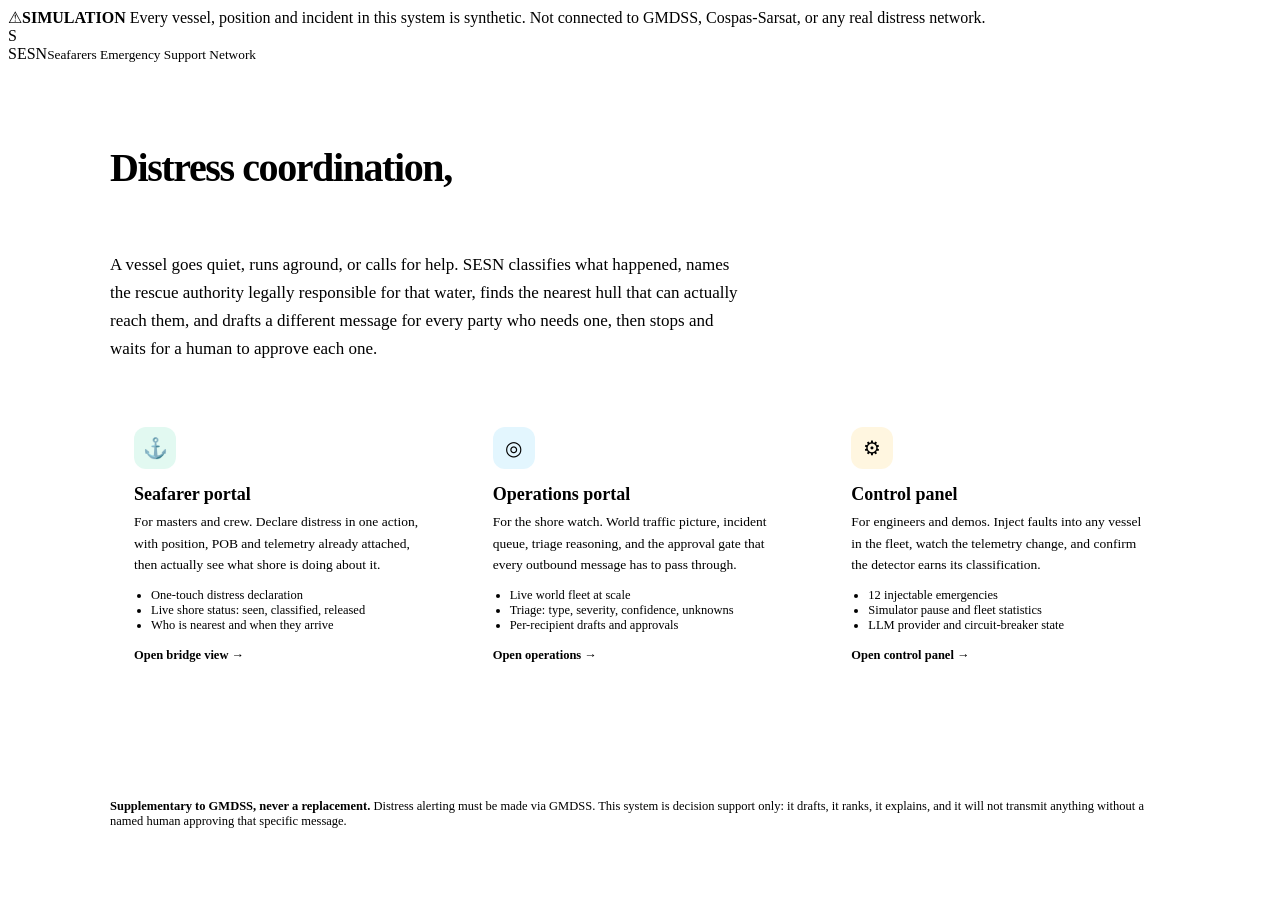
==== web/index.html @ 3df0cbc5 "Milestone 1: simulator, LangGraph triage, three portals, eval suite Decision support for maritime di" ====
<!doctype html>
<html lang="en"><head>
<meta charset="utf-8"><meta name="viewport" content="width=device-width, initial-scale=1">
<title>Seafarers Emergency Support Network</title>
<link rel="stylesheet" href="/static/common.css">
<style>
  .hero { max-width: 1060px; margin: 0 auto; padding: 56px 24px 40px; }
  .hero h1 { font-size: 40px; letter-spacing: -.035em; line-height: 1.1; margin-bottom: 14px; }
  .hero h1 span { background: linear-gradient(100deg, var(--accent), var(--violet));
                  -webkit-background-clip: text; background-clip: text; color: transparent; }
  .lede { font-size: 17px; color: var(--dim); max-width: 640px; line-height: 1.65; }
  .roles { display: grid; grid-template-columns: repeat(auto-fit, minmax(290px, 1fr));
           gap: 16px; margin-top: 40px; }
  .role { display: block; text-decoration: none; color: inherit; padding: 24px;
          border: 1px solid var(--line); border-radius: 16px; background: var(--surface);
          transition: .15s; }
  .role:hover { border-color: var(--accent); transform: translateY(-2px); box-shadow: var(--shadow); }
  .role .ic { width: 42px; height: 42px; border-radius: 12px; display: grid;
              place-items: center; font-size: 20px; margin-bottom: 14px; }
  .role h2 { font-size: 18px; margin-bottom: 6px; }
  .role p { margin: 0; color: var(--dim); font-size: 13.5px; line-height: 1.6; }
  .role ul { margin: 12px 0 0; padding-left: 17px; color: var(--faint); font-size: 12.5px; }
  .role .go { margin-top: 15px; font-size: 12.5px; font-weight: 600; color: var(--accent); }
  .facts { display: grid; grid-template-columns: repeat(auto-fit, minmax(150px, 1fr));
           gap: 12px; margin-top: 44px; }
  footer { max-width: 1060px; margin: 0 auto; padding: 28px 24px 60px;
           color: var(--faint); font-size: 12.5px; border-top: 1px solid var(--line); }
</style></head>
<body>
<div class="simbar">
  <span>⚠</span><b>SIMULATION</b>
  <span class="note">Every vessel, position and incident in this system is synthetic.
  Not connected to GMDSS, Cospas-Sarsat, or any real distress network.</span>
</div>

<div class="topbar">
  <div class="brand"><div class="mark">S</div>
    <div>SESN<small>Seafarers Emergency Support Network</small></div></div>
</div>

<div class="hero">
  <h1>Distress coordination,<br><span>from alert to approved action.</span></h1>
  <p class="lede">A vessel goes quiet, runs aground, or calls for help. SESN classifies
  what happened, names the rescue authority legally responsible for that water, finds
  the nearest hull that can actually reach them, and drafts a different message for
  every party who needs one, then stops and waits for a human to approve each one.</p>

  <div class="roles">
    <a class="role" href="/vessel">
      <div class="ic" style="background:rgba(52,211,153,.14);color:var(--ok)">⚓</div>
      <h2>Seafarer portal</h2>
      <p>For masters and crew. Declare distress in one action, with position, POB and
      telemetry already attached, then actually see what shore is doing about it.</p>
      <ul>
        <li>One-touch distress declaration</li>
        <li>Live shore status: seen, classified, released</li>
        <li>Who is nearest and when they arrive</li>
      </ul>
      <div class="go">Open bridge view →</div>
    </a>

    <a class="role" href="/ops">
      <div class="ic" style="background:rgba(56,189,248,.14);color:var(--accent)">◎</div>
      <h2>Operations portal</h2>
      <p>For the shore watch. World traffic picture, incident queue, triage reasoning,
      and the approval gate that every outbound message has to pass through.</p>
      <ul>
        <li>Live world fleet at scale</li>
        <li>Triage: type, severity, confidence, unknowns</li>
        <li>Per-recipient drafts and approvals</li>
      </ul>
      <div class="go">Open operations →</div>
    </a>

    <a class="role" href="/control">
      <div class="ic" style="background:rgba(251,191,36,.14);color:var(--warn)">⚙</div>
      <h2>Control panel</h2>
      <p>For engineers and demos. Inject faults into any vessel in the fleet, watch the
      telemetry change, and confirm the detector earns its classification.</p>
      <ul>
        <li>12 injectable emergencies</li>
        <li>Simulator pause and fleet statistics</li>
        <li>LLM provider and circuit-breaker state</li>
      </ul>
      <div class="go">Open control panel →</div>
    </a>
  </div>

  <div class="facts" id="facts"></div>
</div>

<footer>
  <strong style="color:var(--dim)">Supplementary to GMDSS, never a replacement.</strong>
  Distress alerting must be made via GMDSS. This system is decision support only: it
  drafts, it ranks, it explains, and it will not transmit anything without a named
  human approving that specific message.
</footer>

<script src="/static/common.js"></script>
<script>
SESN.api("/api/stats").then(s => {
  SESN.$("#facts").innerHTML = [
    ["fleet", SESN.num(s.fleet), "vessels simulated"],
    ["under_way", SESN.num(s.under_way), "under way now"],
    ["incidents", s.incidents, "incidents raised"],
    ["providers", s.llmProviders.filter(p => p.keyed).length + "/3", "LLM providers keyed"],
  ].map(([, n, l]) => `<div class="stat"><div class="n">${n}</div><div class="l">${l}</div></div>`).join("");
});
</script>
</body></html>
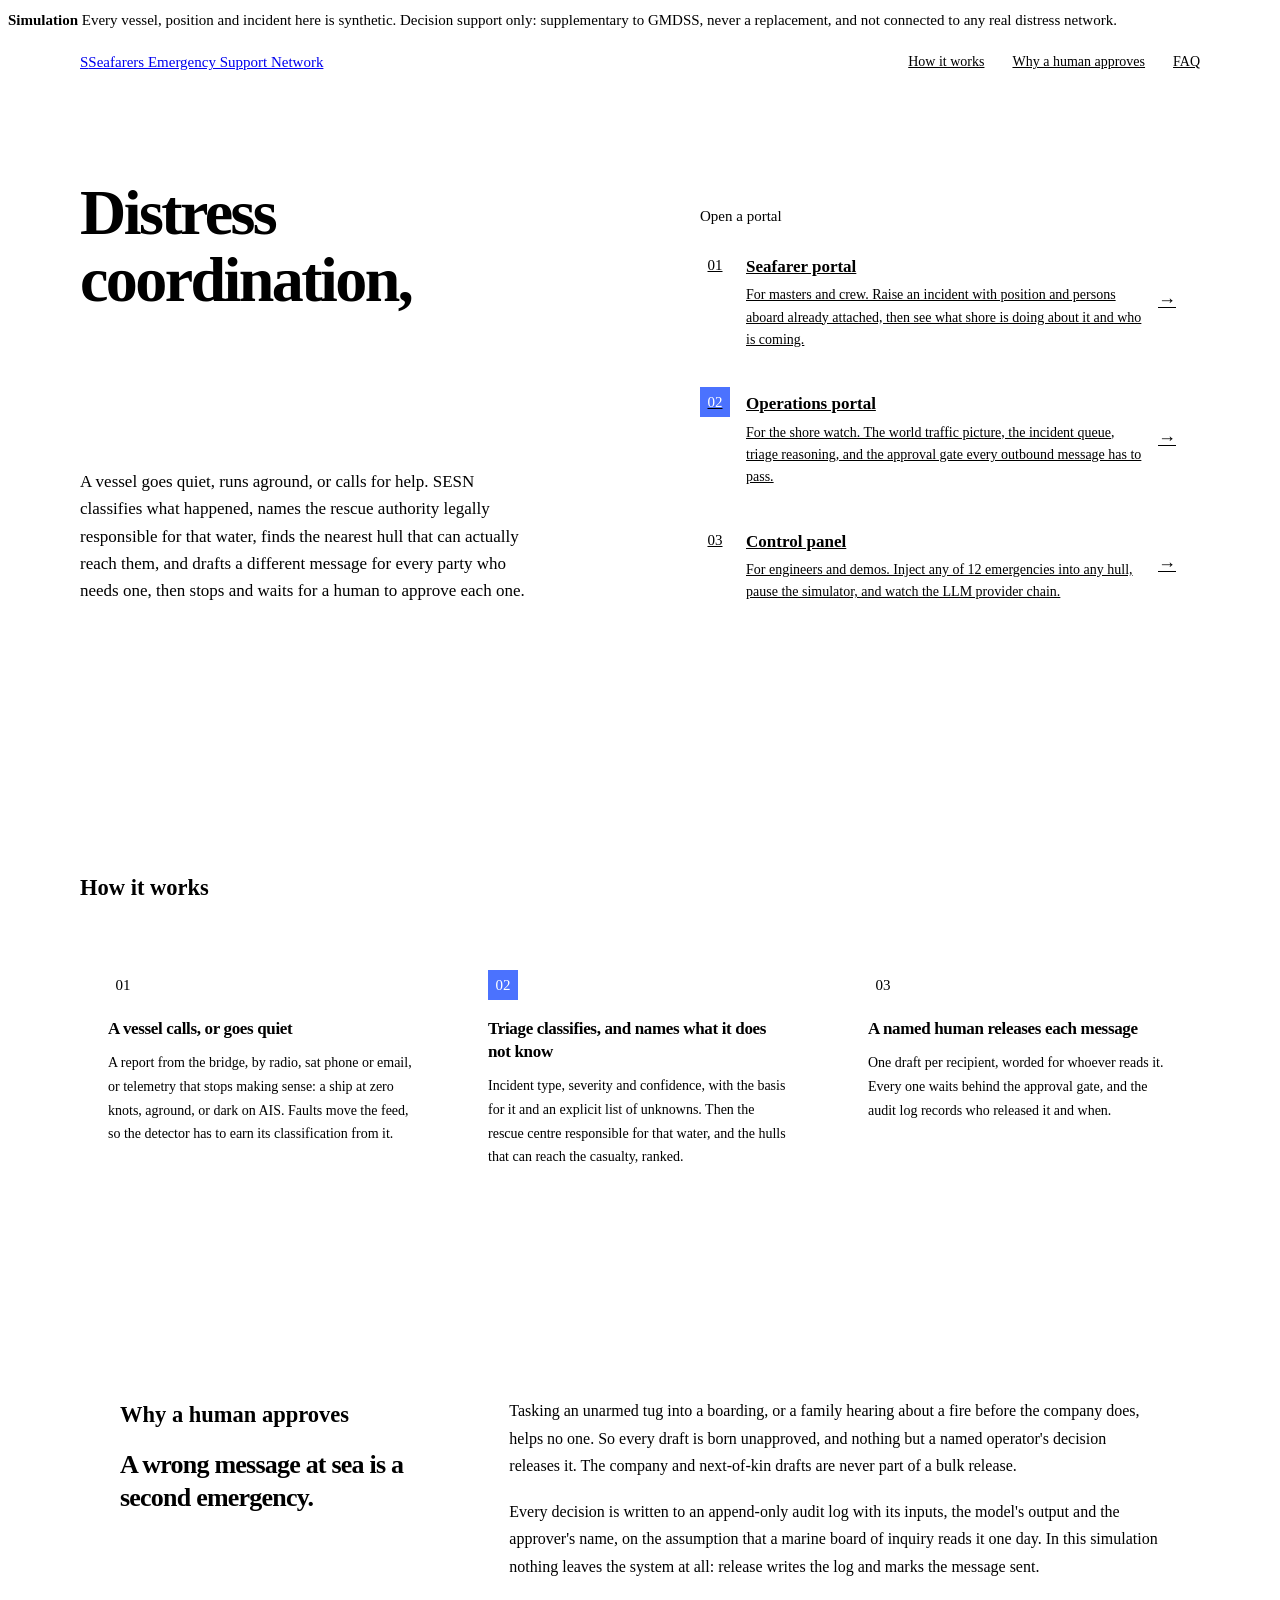
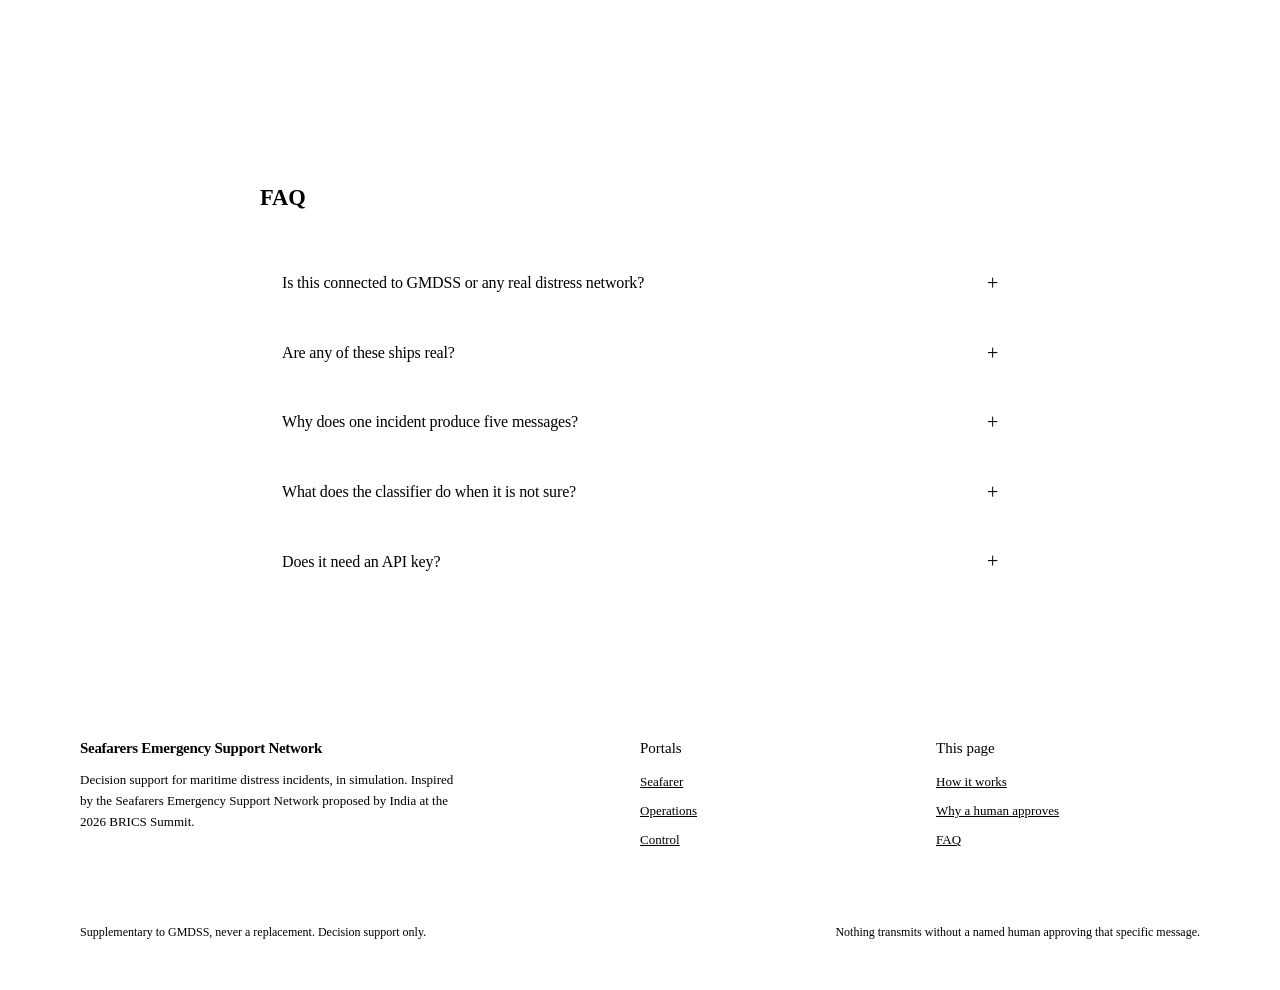
==== commit ea6d3681: "Refactor code structure for improved readability and maintainability" ====
--- a/web/index.html
+++ b/web/index.html
@@ -2,109 +2,299 @@
 <html lang="en"><head>
 <meta charset="utf-8"><meta name="viewport" content="width=device-width, initial-scale=1">
 <title>Seafarers Emergency Support Network</title>
+<meta name="description" content="Decision support for maritime distress incidents, in simulation. Supplementary to GMDSS, never a replacement.">
+<link rel="icon" href="/static/favicon.svg">
 <link rel="stylesheet" href="/static/common.css">
 <style>
-  .hero { max-width: 1060px; margin: 0 auto; padding: 56px 24px 40px; }
-  .hero h1 { font-size: 40px; letter-spacing: -.035em; line-height: 1.1; margin-bottom: 14px; }
-  .hero h1 span { background: linear-gradient(100deg, var(--accent), var(--violet));
-                  -webkit-background-clip: text; background-clip: text; color: transparent; }
-  .lede { font-size: 17px; color: var(--dim); max-width: 640px; line-height: 1.65; }
-  .roles { display: grid; grid-template-columns: repeat(auto-fit, minmax(290px, 1fr));
-           gap: 16px; margin-top: 40px; }
-  .role { display: block; text-decoration: none; color: inherit; padding: 24px;
-          border: 1px solid var(--line); border-radius: 16px; background: var(--surface);
-          transition: .15s; }
-  .role:hover { border-color: var(--accent); transform: translateY(-2px); box-shadow: var(--shadow); }
-  .role .ic { width: 42px; height: 42px; border-radius: 12px; display: grid;
-              place-items: center; font-size: 20px; margin-bottom: 14px; }
-  .role h2 { font-size: 18px; margin-bottom: 6px; }
-  .role p { margin: 0; color: var(--dim); font-size: 13.5px; line-height: 1.6; }
-  .role ul { margin: 12px 0 0; padding-left: 17px; color: var(--faint); font-size: 12.5px; }
-  .role .go { margin-top: 15px; font-size: 12.5px; font-weight: 600; color: var(--accent); }
-  .facts { display: grid; grid-template-columns: repeat(auto-fit, minmax(150px, 1fr));
-           gap: 12px; margin-top: 44px; }
-  footer { max-width: 1060px; margin: 0 auto; padding: 28px 24px 60px;
-           color: var(--faint); font-size: 12.5px; border-top: 1px solid var(--line); }
+  /* The HS Code Lookup home page, adapted: a hero on the wash with the spectrum on one
+     line of the headline, numbered cards, a "why" band, an accordion FAQ, a column footer. */
+  html { scroll-behavior: smooth; }
+  body { font-size: 15px; line-height: 1.6; }
+  .wrap { max-width: 1120px; margin: 0 auto; padding: 0 32px; }
+
+  /* The banner travels with the nav, so scrolling never takes it off the screen. */
+  .top { position: sticky; top: 0; z-index: 100; }
+  .nav { background: color-mix(in srgb, var(--bg) 85%, transparent); border-bottom: 1px solid var(--line);
+         -webkit-backdrop-filter: blur(20px) saturate(180%); backdrop-filter: blur(20px) saturate(180%); }
+  .nav .wrap { display: flex; align-items: center; gap: 40px; height: 60px; }
+  .nav nav { display: flex; gap: 28px; margin-left: auto; }
+  .nav nav a { font-size: 14px; color: var(--ink-2); }
+  .nav nav a:hover { color: var(--ink); }
+  section[id] { scroll-margin-top: 110px; }
+
+  .hero { position: relative; display: grid; grid-template-columns: 1fr 1fr; gap: 72px;
+          align-items: start; padding: 88px 0 96px; }
+  /* The wash overhangs the text by 20px, never more than the narrowest page gutter, so it
+     cannot push the page wider than a phone. */
+  .hero::before { content: ""; position: absolute; inset: -40px -20px auto; z-index: -1; height: 420px;
+                  background: var(--wash); border-radius: var(--r-lg); }
+  .hero h1 { margin: 0 0 22px; font-size: clamp(40px, 5vw, 64px); font-weight: 600;
+             letter-spacing: -.04em; line-height: 1.04; }
+  .hero h1 span { background: var(--spectrum); -webkit-background-clip: text; background-clip: text;
+                  color: transparent; }
+  .lede { max-width: 460px; margin: 0 0 32px; font-size: 17px; line-height: 1.6; color: var(--ink-2); }
+  .facts { display: flex; flex-wrap: wrap; gap: 32px; min-height: 58px; }
+  .facts .n { display: block; font: 600 22px/1.3 var(--font-mono); letter-spacing: -.03em; color: var(--ink); }
+  .facts .l { display: block; margin-top: 4px; font-size: 12px; color: var(--ink-3); }
+
+  .portals { padding: 12px 24px; background: var(--bg); border: 1px solid var(--line);
+             border-radius: var(--r-lg); box-shadow: var(--shadow); }
+  .portals .eyebrow { margin: 12px 0 4px; }
+  .portal { display: grid; grid-template-columns: 30px 1fr auto; gap: 16px; align-items: start;
+            padding: 18px 0; color: var(--ink); border-top: 1px solid var(--line); }
+  .portals .eyebrow + .portal { border-top: 0; }
+  .portal:hover { color: var(--ink); }
+  .portal h2 { margin: 3px 0 4px; font-size: 17px; }
+  .portal p { margin: 0; font-size: 14px; line-height: 1.6; color: var(--ink-2); }
+  .portal .go { align-self: center; font-size: 18px; color: var(--ink-3); transition: transform .15s, color .15s; }
+  .portal:hover .go { color: var(--ink); transform: translateX(3px); }
+  .num { display: grid; place-items: center; width: 30px; height: 30px; border-radius: var(--r-sm);
+         font: 600 12px/1 var(--font-mono); color: #000; }
+  .n1 { background: var(--cyan); }
+  .n2 { background: #4b72fe; color: #fff; }
+  .n3 { background: var(--orange); }
+
+  section.band { padding: 80px 0; border-top: 1px solid var(--line); }
+  .band h2 { margin: 0 0 36px; }
+  .steps { display: grid; grid-template-columns: repeat(3, 1fr); gap: 20px; }
+  .step { padding: 28px; background: var(--bg); border: 1px solid var(--line); border-radius: var(--r-md); }
+  .step .num { margin-bottom: 18px; }
+  .step h3 { margin: 0 0 10px; font-size: 17px; font-weight: 600; letter-spacing: -.02em; line-height: 1.35; }
+  .step p { margin: 0; font-size: 14px; line-height: 1.7; color: var(--ink-2); }
+
+  .why { display: grid; grid-template-columns: 1fr 2fr; gap: 64px; align-items: start; padding: 40px;
+         background: var(--wash); border-radius: var(--r-lg); }
+  .why h2 { margin: 0 0 16px; }
+  .why .claim { margin: 0; font-size: 26px; font-weight: 600; letter-spacing: -.03em; line-height: 1.25; color: var(--ink); }
+  .why p { margin: 0 0 18px; font-size: 16px; line-height: 1.72; color: var(--ink-2); }
+  .why p:last-child { margin-bottom: 0; }
+
+  /* <details> is the accordion, so no script owns it. */
+  .faq .wrap { max-width: 760px; }
+  .faq details { margin-bottom: 8px; background: var(--bg); border: 1px solid var(--line); border-radius: var(--r-md); }
+  .faq summary { display: flex; justify-content: space-between; align-items: center; gap: 24px;
+                 padding: 18px 22px; cursor: pointer; list-style: none;
+                 font-size: 16px; font-weight: 500; letter-spacing: -.01em; }
+  .faq summary::-webkit-details-marker { display: none; }
+  .faq summary::after { content: "+"; flex: none; font-size: 20px; line-height: 1; color: var(--ink-3);
+                        transition: transform .2s; }
+  .faq details[open] summary::after { transform: rotate(45deg); }
+  .faq details p { margin: 0; padding: 0 60px 20px 22px; font-size: 15px; line-height: 1.72; color: var(--ink-2); }
+
+  footer { padding: 56px 0 40px; background: var(--bg-alt); border-top: 1px solid var(--line); }
+  .foot-cols { display: grid; grid-template-columns: 2fr 1fr 1fr; gap: 32px; margin-bottom: 44px; }
+  .foot-cols strong { display: block; margin-bottom: 10px; font-size: 15px; font-weight: 600; letter-spacing: -.02em; }
+  .foot-cols p { max-width: 380px; margin: 0; font-size: 13px; line-height: 1.6; color: var(--ink-3); }
+  .foot-cols .eyebrow { display: block; margin-bottom: 12px; }
+  .foot-cols a { display: block; margin-bottom: 8px; font-size: 13px; color: var(--ink-2); }
+  .foot-cols a:hover { color: var(--ink); }
+  .foot-base { display: flex; justify-content: space-between; flex-wrap: wrap; gap: 8px; padding-top: 20px;
+               border-top: 1px solid var(--line); font-size: 12px; color: var(--ink-3); }
+
+  @media (max-width: 64rem) {
+    .hero { grid-template-columns: 1fr; gap: 44px; padding: 56px 0 72px; }
+    .hero::before { height: 300px; }
+    .steps { grid-template-columns: 1fr; }
+    .why { grid-template-columns: 1fr; gap: 28px; }
+  }
+  @media (max-width: 48rem) {
+    .wrap { padding: 0 20px; }
+    .nav nav { display: none; }            /* the same links are in the footer */
+    section[id] { scroll-margin-top: 190px; }   /* the banner wraps to four lines up here */
+    section.band { padding: 56px 0; }
+    .why { padding: 28px 22px; }
+    .faq details p { padding-right: 22px; }
+    .foot-cols { grid-template-columns: 1fr; }
+  }
 </style></head>
 <body>
-<div class="simbar">
-  <span>⚠</span><b>SIMULATION</b>
-  <span class="note">Every vessel, position and incident in this system is synthetic.
-  Not connected to GMDSS, Cospas-Sarsat, or any real distress network.</span>
+<div class="top">
+  <div class="simbar">
+    <b>Simulation</b>
+    <span class="note">Every vessel, position and incident here is synthetic. Decision support
+    only: supplementary to GMDSS, never a replacement, and not connected to any real distress
+    network.</span>
+  </div>
+  <header class="nav">
+    <div class="wrap">
+      <a class="brand" href="/"><span class="mark">S</span>Seafarers Emergency Support Network</a>
+      <nav>
+        <a href="#how">How it works</a>
+        <a href="#why">Why a human approves</a>
+        <a href="#faq">FAQ</a>
+      </nav>
+    </div>
+  </header>
 </div>
 
-<div class="topbar">
-  <div class="brand"><div class="mark">S</div>
-    <div>SESN<small>Seafarers Emergency Support Network</small></div></div>
+<div class="wrap">
+  <section class="hero">
+    <div>
+      <h1>Distress coordination,<br><span>from alert to approved action.</span></h1>
+      <p class="lede">A vessel goes quiet, runs aground, or calls for help. SESN classifies what
+        happened, names the rescue authority legally responsible for that water, finds the
+        nearest hull that can actually reach them, and drafts a different message for every
+        party who needs one, then stops and waits for a human to approve each one.</p>
+      <div class="facts" id="facts"></div>
+    </div>
+
+    <nav class="portals" aria-label="Portals">
+      <p class="eyebrow">Open a portal</p>
+      <a class="portal" href="/vessel">
+        <span class="num n1">01</span>
+        <div>
+          <h2>Seafarer portal</h2>
+          <p>For masters and crew. Raise an incident with position and persons aboard already
+            attached, then see what shore is doing about it and who is coming.</p>
+        </div>
+        <span class="go" aria-hidden="true">→</span>
+      </a>
+      <a class="portal" href="/ops">
+        <span class="num n2">02</span>
+        <div>
+          <h2>Operations portal</h2>
+          <p>For the shore watch. The world traffic picture, the incident queue, triage
+            reasoning, and the approval gate every outbound message has to pass.</p>
+        </div>
+        <span class="go" aria-hidden="true">→</span>
+      </a>
+      <a class="portal" href="/control">
+        <span class="num n3">03</span>
+        <div>
+          <h2>Control panel</h2>
+          <p>For engineers and demos. Inject any of 12 emergencies into any hull, pause the
+            simulator, and watch the LLM provider chain.</p>
+        </div>
+        <span class="go" aria-hidden="true">→</span>
+      </a>
+    </nav>
+  </section>
 </div>
 
-<div class="hero">
-  <h1>Distress coordination,<br><span>from alert to approved action.</span></h1>
-  <p class="lede">A vessel goes quiet, runs aground, or calls for help. SESN classifies
-  what happened, names the rescue authority legally responsible for that water, finds
-  the nearest hull that can actually reach them, and drafts a different message for
-  every party who needs one, then stops and waits for a human to approve each one.</p>
-
-  <div class="roles">
-    <a class="role" href="/vessel">
-      <div class="ic" style="background:rgba(52,211,153,.14);color:var(--ok)">⚓</div>
-      <h2>Seafarer portal</h2>
-      <p>For masters and crew. Declare distress in one action, with position, POB and
-      telemetry already attached, then actually see what shore is doing about it.</p>
-      <ul>
-        <li>One-touch distress declaration</li>
-        <li>Live shore status: seen, classified, released</li>
-        <li>Who is nearest and when they arrive</li>
-      </ul>
-      <div class="go">Open bridge view →</div>
-    </a>
-
-    <a class="role" href="/ops">
-      <div class="ic" style="background:rgba(56,189,248,.14);color:var(--accent)">◎</div>
-      <h2>Operations portal</h2>
-      <p>For the shore watch. World traffic picture, incident queue, triage reasoning,
-      and the approval gate that every outbound message has to pass through.</p>
-      <ul>
-        <li>Live world fleet at scale</li>
-        <li>Triage: type, severity, confidence, unknowns</li>
-        <li>Per-recipient drafts and approvals</li>
-      </ul>
-      <div class="go">Open operations →</div>
-    </a>
-
-    <a class="role" href="/control">
-      <div class="ic" style="background:rgba(251,191,36,.14);color:var(--warn)">⚙</div>
-      <h2>Control panel</h2>
-      <p>For engineers and demos. Inject faults into any vessel in the fleet, watch the
-      telemetry change, and confirm the detector earns its classification.</p>
-      <ul>
-        <li>12 injectable emergencies</li>
-        <li>Simulator pause and fleet statistics</li>
-        <li>LLM provider and circuit-breaker state</li>
-      </ul>
-      <div class="go">Open control panel →</div>
-    </a>
-  </div>
-
-  <div class="facts" id="facts"></div>
-</div>
+<section class="band" id="how">
+  <div class="wrap">
+    <h2 class="eyebrow">How it works</h2>
+    <div class="steps">
+      <div class="step">
+        <div class="num n1">01</div>
+        <h3>A vessel calls, or goes quiet</h3>
+        <p>A report from the bridge, by radio, sat phone or email, or telemetry that stops
+          making sense: a ship at zero knots, aground, or dark on AIS. Faults move the feed,
+          so the detector has to earn its classification from it.</p>
+      </div>
+      <div class="step">
+        <div class="num n2">02</div>
+        <h3>Triage classifies, and names what it does not know</h3>
+        <p>Incident type, severity and confidence, with the basis for it and an explicit list
+          of unknowns. Then the rescue centre responsible for that water, and the hulls that
+          can reach the casualty, ranked.</p>
+      </div>
+      <div class="step">
+        <div class="num n3">03</div>
+        <h3>A named human releases each message</h3>
+        <p>One draft per recipient, worded for whoever reads it. Every one waits behind the
+          approval gate, and the audit log records who released it and when.</p>
+      </div>
+    </div>
+  </div>
+</section>
+
+<section class="band" id="why">
+  <div class="wrap">
+    <div class="why">
+      <div>
+        <h2 class="eyebrow">Why a human approves</h2>
+        <p class="claim">A wrong message at sea is a second emergency.</p>
+      </div>
+      <div>
+        <p>Tasking an unarmed tug into a boarding, or a family hearing about a fire before the
+          company does, helps no one. So every draft is born unapproved, and nothing but a
+          named operator's decision releases it. The company and next-of-kin drafts are never
+          part of a bulk release.</p>
+        <p>Every decision is written to an append-only audit log with its inputs, the model's
+          output and the approver's name, on the assumption that a marine board of inquiry
+          reads it one day. In this simulation nothing leaves the system at all: release writes
+          the log and marks the message sent.</p>
+      </div>
+    </div>
+  </div>
+</section>
+
+<section class="band faq" id="faq">
+  <div class="wrap">
+    <h2 class="eyebrow">FAQ</h2>
+    <details>
+      <summary>Is this connected to GMDSS or any real distress network?</summary>
+      <p>No. SESN is decision support that sits beside GMDSS and never replaces it. It is not
+        connected to GMDSS, Cospas-Sarsat or any real network, and it transmits nothing.
+        Distress alerting must be made by DSC, EPIRB or Inmarsat.</p>
+    </details>
+    <details>
+      <summary>Are any of these ships real?</summary>
+      <p>No. Around 60,000 synthetic hulls move along real sea lanes, port anchorages and
+        fishing grounds. Every vessel name, MMSI and rescue centre is invented, and every
+        incident is raised on purpose, from the control panel or the bridge terminal.</p>
+    </details>
+    <details>
+      <summary>Why does one incident produce five messages?</summary>
+      <p>Because five parties need five different things. The rescue centre needs position,
+        persons aboard and the classification; a passing ship needs a duty-to-assist request
+        and the hazards; a SAR asset needs the threat picture; the company needs everything;
+        and a family needs a letter that a person writes. One broadcast to all of them is
+        worse than sending nothing.</p>
+    </details>
+    <details>
+      <summary>What does the classifier do when it is not sure?</summary>
+      <p>It says so. Unknown is a first-class answer, and every classification carries the
+        unknowns it declared. A beacon with no voice contact gets no incident type, and it
+        still reaches the rescue centre.</p>
+    </details>
+    <details>
+      <summary>Does it need an API key?</summary>
+      <p>No. With no key configured, triage runs on the deterministic baseline classifier,
+        which stays in place as the floor either way. A free Gemini, Mistral or Groq key puts
+        the LangGraph agent in front of it.</p>
+    </details>
+  </div>
+</section>
 
 <footer>
-  <strong style="color:var(--dim)">Supplementary to GMDSS, never a replacement.</strong>
-  Distress alerting must be made via GMDSS. This system is decision support only: it
-  drafts, it ranks, it explains, and it will not transmit anything without a named
-  human approving that specific message.
+  <div class="wrap">
+    <div class="foot-cols">
+      <div>
+        <strong>Seafarers Emergency Support Network</strong>
+        <p>Decision support for maritime distress incidents, in simulation. Inspired by the
+          Seafarers Emergency Support Network proposed by India at the 2026 BRICS Summit.</p>
+      </div>
+      <div>
+        <span class="eyebrow">Portals</span>
+        <a href="/vessel">Seafarer</a>
+        <a href="/ops">Operations</a>
+        <a href="/control">Control</a>
+      </div>
+      <div>
+        <span class="eyebrow">This page</span>
+        <a href="#how">How it works</a>
+        <a href="#why">Why a human approves</a>
+        <a href="#faq">FAQ</a>
+      </div>
+    </div>
+    <div class="foot-base">
+      <span>Supplementary to GMDSS, never a replacement. Decision support only.</span>
+      <span>Nothing transmits without a named human approving that specific message.</span>
+    </div>
+  </div>
 </footer>
 
 <script src="/static/common.js"></script>
 <script>
 SESN.api("/api/stats").then(s => {
   SESN.$("#facts").innerHTML = [
-    ["fleet", SESN.num(s.fleet), "vessels simulated"],
-    ["under_way", SESN.num(s.under_way), "under way now"],
-    ["incidents", s.incidents, "incidents raised"],
-    ["providers", s.llmProviders.filter(p => p.keyed).length + "/3", "LLM providers keyed"],
-  ].map(([, n, l]) => `<div class="stat"><div class="n">${n}</div><div class="l">${l}</div></div>`).join("");
+    [SESN.num(s.fleet), "vessels simulated"],
+    [SESN.num(s.under_way), "under way now"],
+    [s.incidents, "incidents raised"],
+    [s.llmProviders.filter(p => p.keyed).length + "/3", "LLM providers keyed"],
+  ].map(([n, l]) => `<div><span class="n">${n}</span><span class="l">${l}</span></div>`).join("");
 });
 </script>
 </body></html>
